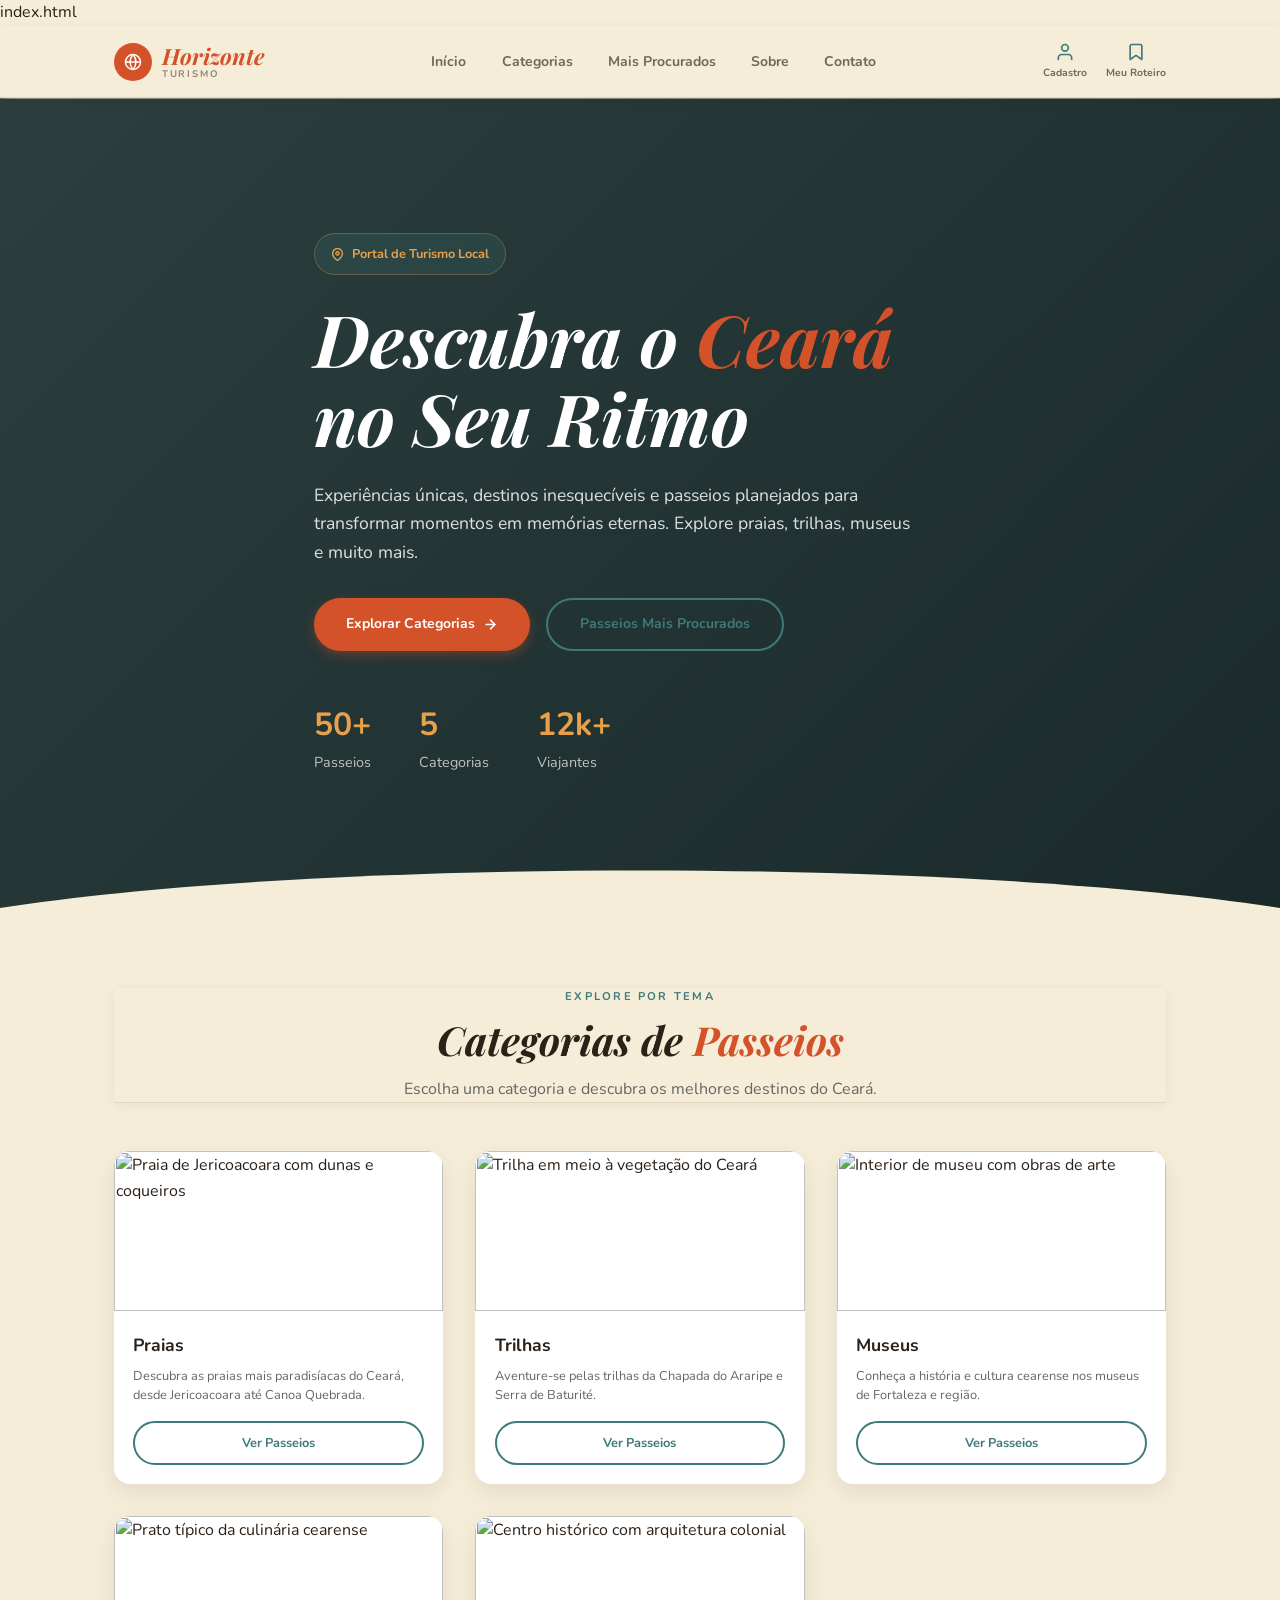
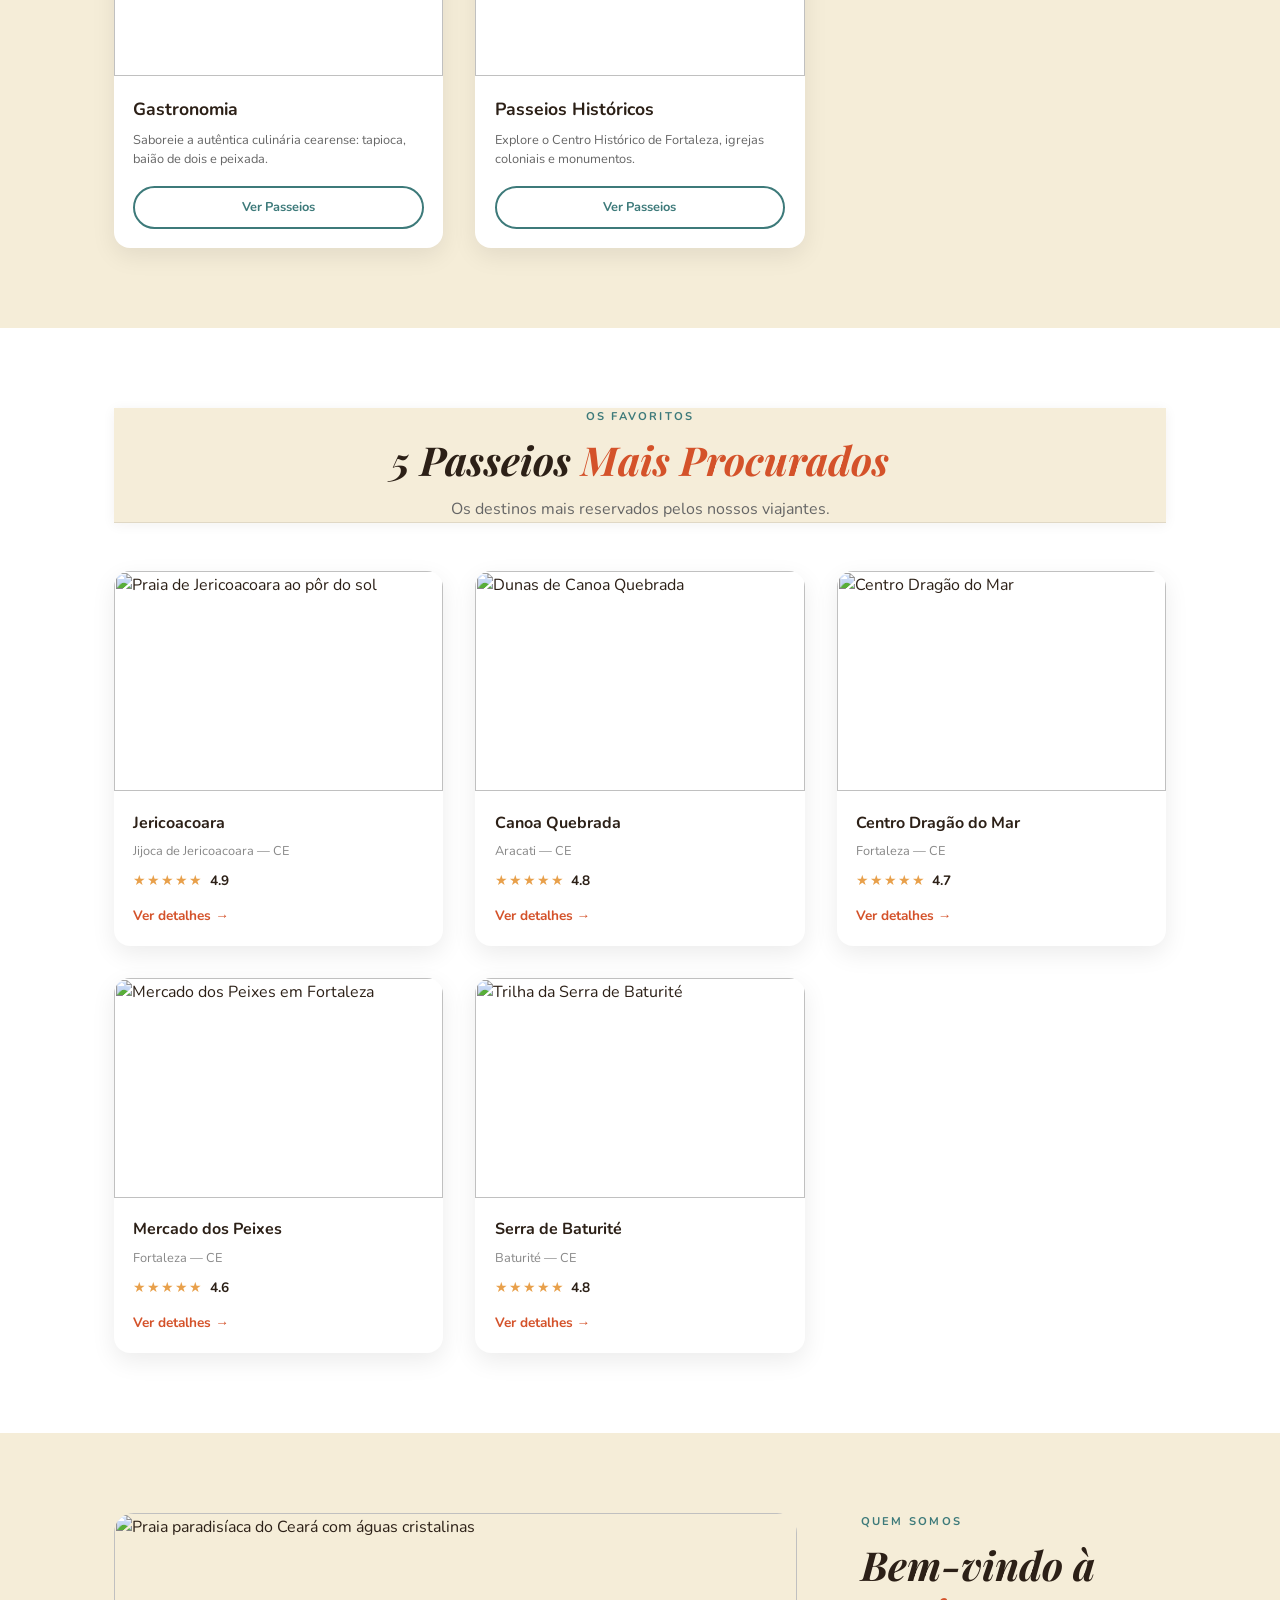
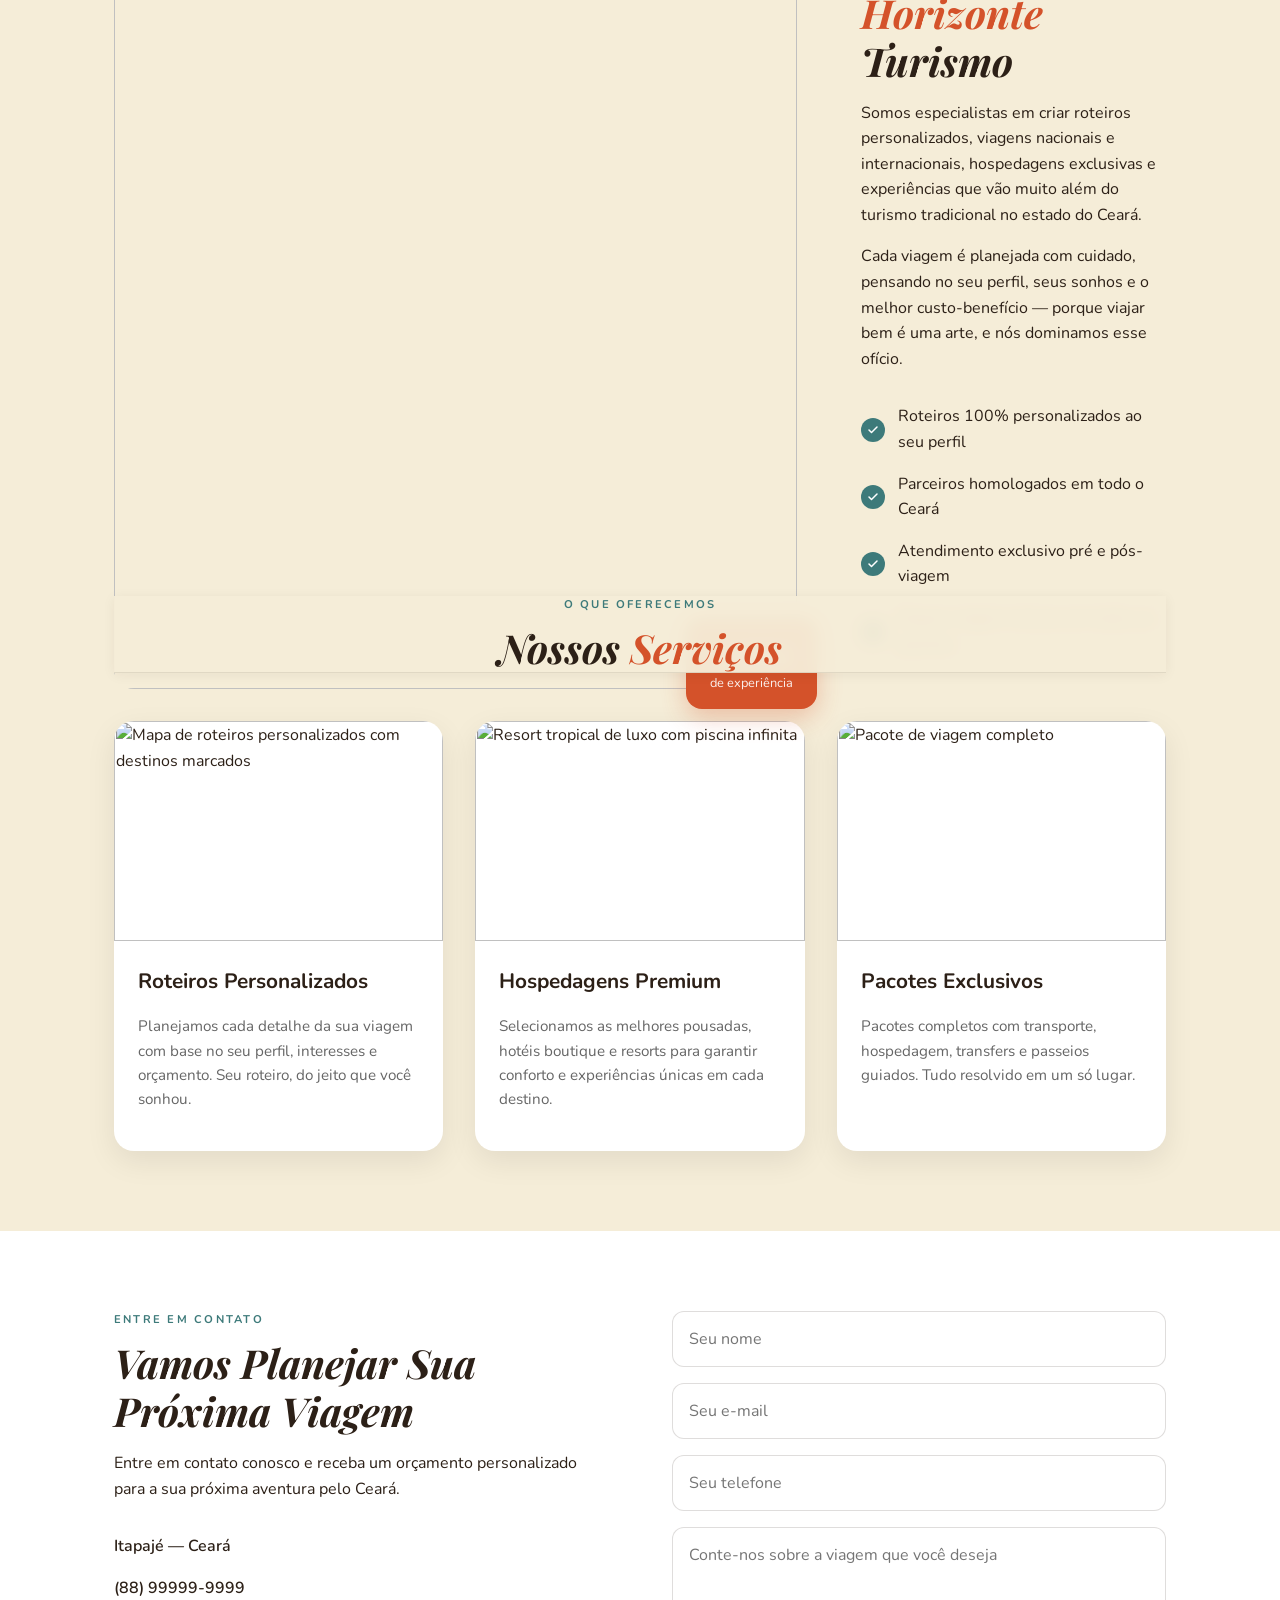
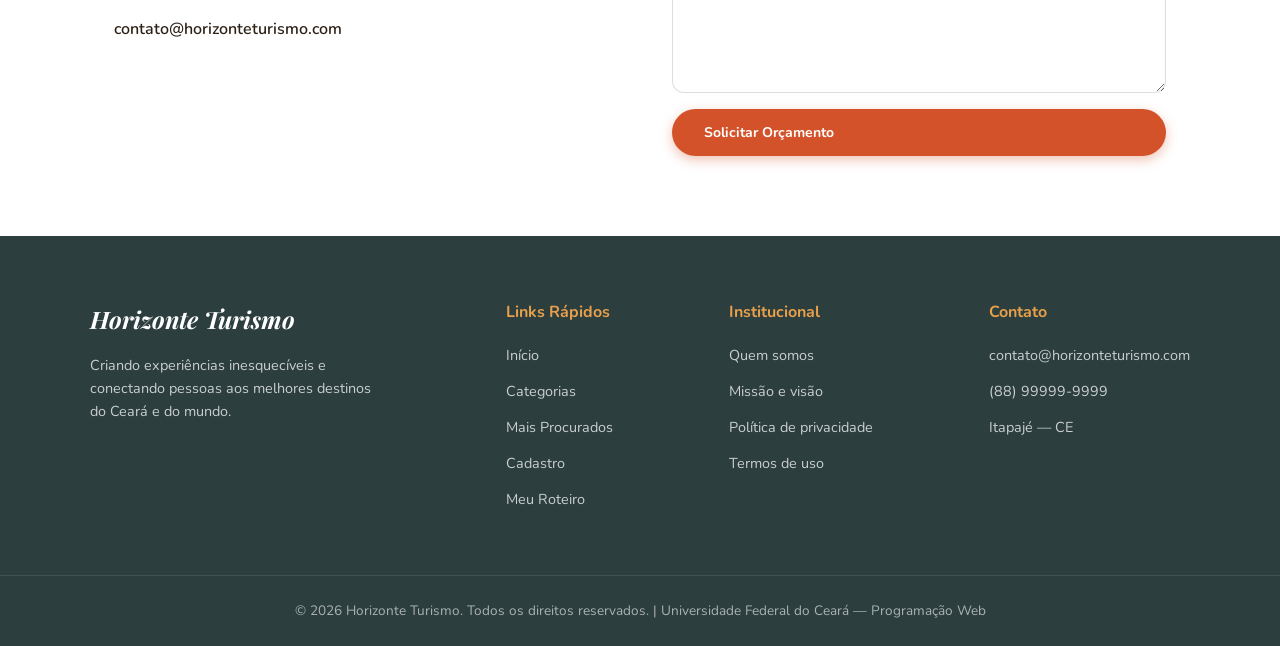
==== index.html @ f14829a5 "feat: estrutura inicial do portal de turismo" ====
index.html
<!DOCTYPE html>
<html lang="pt-BR">
<head>
  <meta charset="UTF-8">
  <meta name="viewport" content="width=device-width, initial-scale=1.0">
  <meta name="description" content="Horizonte Turismo — Portal de Turismo Local e Reserva de Passeios. Descubra praias, trilhas, museus, gastronomia e passeios históricos no Ceará.">
  <title>Horizonte Turismo — Portal de Turismo Local</title>
  <link rel="stylesheet" href="style.css">
<base target="_blank">
</head>
<body>

  <!-- ==================== HEADER ==================== -->
  <header>
    <nav aria-label="Navegação principal">
      <a href="index.html" class="logo" aria-label="Horizonte Turismo — página inicial">
        <div class="logo-icon" aria-hidden="true">
          <svg width="18" height="18" viewBox="0 0 24 24" fill="none" stroke="currentColor" stroke-width="2" stroke-linecap="round" stroke-linejoin="round">
            <circle cx="12" cy="12" r="10"/>
            <line x1="2" y1="12" x2="22" y2="12"/>
            <path d="M12 2a15.3 15.3 0 0 1 4 10 15.3 15.3 0 0 1-4 10 15.3 15.3 0 0 1-4-10 15.3 15.3 0 0 1 4-10z"/>
          </svg>
        </div>
        <span class="logo-text">
          Horizonte
          <span class="logo-sub">Turismo</span>
        </span>
      </a>

      <ul class="nav-links" role="list">
        <li><a href="index.html">Início</a></li>
        <li><a href="#categorias">Categorias</a></li>
        <li><a href="#mais-procurados">Mais Procurados</a></li>
        <li><a href="#sobre">Sobre</a></li>
        <li><a href="#contato">Contato</a></li>
      </ul>

      <div class="nav-actions">
        <a href="cadastro.html" class="nav-icon-link" aria-label="Cadastrar-se">
          <svg width="20" height="20" viewBox="0 0 24 24" fill="none" stroke="currentColor" stroke-width="2" stroke-linecap="round" stroke-linejoin="round">
            <path d="M20 21v-2a4 4 0 0 0-4-4H8a4 4 0 0 0-4 4v2"/>
            <circle cx="12" cy="7" r="4"/>
          </svg>
          <span class="nav-icon-text">Cadastro</span>
        </a>
        <a href="roteiro.html" class="nav-icon-link" aria-label="Meu Roteiro">
          <svg width="20" height="20" viewBox="0 0 24 24" fill="none" stroke="currentColor" stroke-width="2" stroke-linecap="round" stroke-linejoin="round">
            <path d="M19 21l-7-5-7 5V5a2 2 0 0 1 2-2h10a2 2 0 0 1 2 2z"/>
          </svg>
          <span class="nav-icon-text">Meu Roteiro</span>
        </a>
      </div>

      <button class="nav-toggle" id="nav-toggle" aria-label="Abrir menu" aria-expanded="false" aria-controls="mobile-nav">
        <span></span><span></span><span></span>
      </button>
    </nav>

    <div class="mobile-nav" id="mobile-nav" aria-hidden="true">
      <ul role="list">
        <li><a href="index.html" class="mobile-link">Início</a></li>
        <li><a href="#categorias" class="mobile-link">Categorias</a></li>
        <li><a href="#mais-procurados" class="mobile-link">Mais Procurados</a></li>
        <li><a href="#sobre" class="mobile-link">Sobre</a></li>
        <li><a href="#contato" class="mobile-link">Contato</a></li>
        <li><a href="cadastro.html" class="mobile-link">Cadastro</a></li>
        <li><a href="roteiro.html" class="mobile-link">Meu Roteiro</a></li>
      </ul>
    </div>
  </header>

  <main>

    <!-- ==================== HERO ==================== -->
    <section id="inicio" aria-labelledby="hero-title">
      <div class="hero-bg" aria-hidden="true"></div>

      <div class="hero-content container">
        <div class="hero-tag">
          <svg width="13" height="13" viewBox="0 0 24 24" fill="none" stroke="currentColor" stroke-width="2.5" stroke-linecap="round" stroke-linejoin="round" aria-hidden="true">
            <path d="M21 10c0 7-9 13-9 13s-9-6-9-13a9 9 0 0 1 18 0z"/>
            <circle cx="12" cy="10" r="3"/>
          </svg>
          Portal de Turismo Local
        </div>

        <h1 class="hero-title display" id="hero-title">
          Descubra o <span class="highlight">Ceará</span> no Seu Ritmo
        </h1>

        <p class="hero-desc">
          Experiências únicas, destinos inesquecíveis e passeios planejados
          para transformar momentos em memórias eternas. Explore praias, trilhas, museus e muito mais.
        </p>

        <div class="hero-ctas">
          <a href="#categorias" class="btn-primary">
            Explorar Categorias
            <svg width="15" height="15" viewBox="0 0 24 24" fill="none" stroke="currentColor" stroke-width="2.5" stroke-linecap="round" stroke-linejoin="round" aria-hidden="true"><line x1="5" y1="12" x2="19" y2="12"/><polyline points="12 5 19 12 12 19"/></svg>
          </a>
          <a href="#mais-procurados" class="btn-outline">Passeios Mais Procurados</a>
        </div>

        <div class="hero-stats" aria-label="Números da empresa">
          <div>
            <p class="stat-value">50+</p>
            <p class="stat-label">Passeios</p>
          </div>
          <div>
            <p class="stat-value">5</p>
            <p class="stat-label">Categorias</p>
          </div>
          <div>
            <p class="stat-value">12k+</p>
            <p class="stat-label">Viajantes</p>
          </div>
        </div>
      </div>

      <div class="hero-wave" aria-hidden="true">
        <svg viewBox="0 0 1440 50" preserveAspectRatio="none" xmlns="http://www.w3.org/2000/svg">
          <path d="M0 50 C360 0 1080 0 1440 50 L1440 50 L0 50Z" fill="#F5EDD8"/>
        </svg>
      </div>
    </section>


    <!-- ==================== CATEGORIAS ==================== -->
    <section id="categorias" aria-labelledby="categorias-title">
      <div class="container">
        <header class="section-header">
          <span class="section-tag">Explore por Tema</span>
          <h2 class="section-title" id="categorias-title">Categorias de <span class="highlight">Passeios</span></h2>
          <p class="section-desc">Escolha uma categoria e descubra os melhores destinos do Ceará.</p>
        </header>

        <div class="cards-grid categorias-grid">

          <article class="categoria-card">
            <div class="card-img-wrap">
              <img src="https://images.unsplash.com/photo-1507525428034-b723cf961d3e?w=400&h=280&fit=crop" alt="Praia de Jericoacoara com dunas e coqueiros" width="400" height="280">
            </div>
            <div class="card-body">
              <h3 class="card-title">Praias</h3>
              <p class="card-desc">Descubra as praias mais paradisíacas do Ceará, desde Jericoacoara até Canoa Quebrada.</p>
              <a href="categoria.html?id=1" class="card-btn">Ver Passeios</a>
            </div>
          </article>

          <article class="categoria-card">
            <div class="card-img-wrap">
              <img src="https://images.unsplash.com/photo-1551632811-561732d1e306?w=400&h=280&fit=crop" alt="Trilha em meio à vegetação do Ceará" width="400" height="280">
            </div>
            <div class="card-body">
              <h3 class="card-title">Trilhas</h3>
              <p class="card-desc">Aventure-se pelas trilhas da Chapada do Araripe e Serra de Baturité.</p>
              <a href="categoria.html?id=2" class="card-btn">Ver Passeios</a>
            </div>
          </article>

          <article class="categoria-card">
            <div class="card-img-wrap">
              <img src="https://images.unsplash.com/photo-1566127444979-b3d2b654e3d7?w=400&h=280&fit=crop" alt="Interior de museu com obras de arte" width="400" height="280">
            </div>
            <div class="card-body">
              <h3 class="card-title">Museus</h3>
              <p class="card-desc">Conheça a história e cultura cearense nos museus de Fortaleza e região.</p>
              <a href="categoria.html?id=3" class="card-btn">Ver Passeios</a>
            </div>
          </article>

          <article class="categoria-card">
            <div class="card-img-wrap">
              <img src="https://images.unsplash.com/photo-1504674900247-0877df9cc836?w=400&h=280&fit=crop" alt="Prato típico da culinária cearense" width="400" height="280">
            </div>
            <div class="card-body">
              <h3 class="card-title">Gastronomia</h3>
              <p class="card-desc">Saboreie a autêntica culinária cearense: tapioca, baião de dois e peixada.</p>
              <a href="categoria.html?id=4" class="card-btn">Ver Passeios</a>
            </div>
          </article>

          <article class="categoria-card">
            <div class="card-img-wrap">
              <img src="https://images.unsplash.com/photo-1558618666-fcd25c85f82e?w=400&h=280&fit=crop" alt="Centro histórico com arquitetura colonial" width="400" height="280">
            </div>
            <div class="card-body">
              <h3 class="card-title">Passeios Históricos</h3>
              <p class="card-desc">Explore o Centro Histórico de Fortaleza, igrejas coloniais e monumentos.</p>
              <a href="categoria.html?id=5" class="card-btn">Ver Passeios</a>
            </div>
          </article>

        </div>
      </div>
    </section>


    <!-- ==================== 5 MAIS PROCURADOS ==================== -->
    <section id="mais-procurados" aria-labelledby="mais-procurados-title">
      <div class="container">
        <header class="section-header">
          <span class="section-tag">Os Favoritos</span>
          <h2 class="section-title" id="mais-procurados-title">5 Passeios <span class="highlight">Mais Procurados</span></h2>
          <p class="section-desc">Os destinos mais reservados pelos nossos viajantes.</p>
        </header>

        <div class="cards-grid passeios-grid">

          <article class="passeio-card">
            <div class="card-img-wrap">
              <img src="https://images.unsplash.com/photo-1506953823976-52e1fdc0149a?w=300&h=400&fit=crop" alt="Praia de Jericoacoara ao pôr do sol" width="300" height="400">
            </div>
            <div class="card-body">
              <h3 class="card-title">Jericoacoara</h3>
              <p class="card-author">Jijoca de Jericoacoara — CE</p>
              <div class="card-rating" aria-label="Avaliação 4.9 de 5 estrelas">
                <span class="stars" aria-hidden="true">★★★★★</span>
                <span class="rating-value">4.9</span>
              </div>
              <a href="detalhes.html?id=1" class="card-link">Ver detalhes →</a>
            </div>
          </article>

          <article class="passeio-card">
            <div class="card-img-wrap">
              <img src="https://images.unsplash.com/photo-1520942702018-0865209d747d?w=300&h=400&fit=crop" alt="Dunas de Canoa Quebrada" width="300" height="400">
            </div>
            <div class="card-body">
              <h3 class="card-title">Canoa Quebrada</h3>
              <p class="card-author">Aracati — CE</p>
              <div class="card-rating" aria-label="Avaliação 4.8 de 5 estrelas">
                <span class="stars" aria-hidden="true">★★★★★</span>
                <span class="rating-value">4.8</span>
              </div>
              <a href="detalhes.html?id=2" class="card-link">Ver detalhes →</a>
            </div>
          </article>

          <article class="passeio-card">
            <div class="card-img-wrap">
              <img src="https://images.unsplash.com/photo-1558618666-fcd25c85f82e?w=300&h=400&fit=crop" alt="Centro Dragão do Mar" width="300" height="400">
            </div>
            <div class="card-body">
              <h3 class="card-title">Centro Dragão do Mar</h3>
              <p class="card-author">Fortaleza — CE</p>
              <div class="card-rating" aria-label="Avaliação 4.7 de 5 estrelas">
                <span class="stars" aria-hidden="true">★★★★★</span>
                <span class="rating-value">4.7</span>
              </div>
              <a href="detalhes.html?id=3" class="card-link">Ver detalhes →</a>
            </div>
          </article>

          <article class="passeio-card">
            <div class="card-img-wrap">
              <img src="https://images.unsplash.com/photo-1504674900247-0877df9cc836?w=300&h=400&fit=crop" alt="Mercado dos Peixes em Fortaleza" width="300" height="400">
            </div>
            <div class="card-body">
              <h3 class="card-title">Mercado dos Peixes</h3>
              <p class="card-author">Fortaleza — CE</p>
              <div class="card-rating" aria-label="Avaliação 4.6 de 5 estrelas">
                <span class="stars" aria-hidden="true">★★★★★</span>
                <span class="rating-value">4.6</span>
              </div>
              <a href="detalhes.html?id=4" class="card-link">Ver detalhes →</a>
            </div>
          </article>

          <article class="passeio-card">
            <div class="card-img-wrap">
              <img src="https://images.unsplash.com/photo-1551632811-561732d1e306?w=300&h=400&fit=crop" alt="Trilha da Serra de Baturité" width="300" height="400">
            </div>
            <div class="card-body">
              <h3 class="card-title">Serra de Baturité</h3>
              <p class="card-author">Baturité — CE</p>
              <div class="card-rating" aria-label="Avaliação 4.8 de 5 estrelas">
                <span class="stars" aria-hidden="true">★★★★★</span>
                <span class="rating-value">4.8</span>
              </div>
              <a href="detalhes.html?id=5" class="card-link">Ver detalhes →</a>
            </div>
          </article>

        </div>
      </div>
    </section>


    <!-- ==================== SOBRE ==================== -->
    <section id="sobre" aria-labelledby="sobre-title">
      <div class="container">
        <div class="sobre-grid">
          <div class="sobre-img-wrap">
            <div class="sobre-img-frame" aria-hidden="true"></div>
            <img src="https://images.unsplash.com/photo-1523906834658-6e24ef2386f9?w=600&h=460&fit=crop" alt="Praia paradisíaca do Ceará com águas cristalinas" width="600" height="460">
            <div class="sobre-badge" aria-label="15 anos de experiência">
              <p class="sobre-badge-num display">15 anos</p>
              <p class="sobre-badge-sub">de experiência</p>
            </div>
          </div>

          <div class="sobre-text">
            <span class="section-tag">Quem somos</span>
            <h2 class="section-title" id="sobre-title">
              Bem-vindo à <span class="highlight" style="color:#D4522A;">Horizonte</span> Turismo
            </h2>
            <p>Somos especialistas em criar roteiros personalizados, viagens nacionais e internacionais, hospedagens exclusivas e experiências que vão muito além do turismo tradicional no estado do Ceará.</p>
            <p>Cada viagem é planejada com cuidado, pensando no seu perfil, seus sonhos e o melhor custo-benefício — porque viajar bem é uma arte, e nós dominamos esse ofício.</p>

            <ul class="sobre-list" role="list" aria-label="Nossos diferenciais">
              <li class="sobre-item">
                <span class="check-icon" aria-hidden="true">
                  <svg width="12" height="12" viewBox="0 0 24 24" fill="none" stroke="currentColor" stroke-width="3" stroke-linecap="round" stroke-linejoin="round"><polyline points="20 6 9 17 4 12"/></svg>
                </span>
                Roteiros 100% personalizados ao seu perfil
              </li>
              <li class="sobre-item">
                <span class="check-icon" aria-hidden="true">
                  <svg width="12" height="12" viewBox="0 0 24 24" fill="none" stroke="currentColor" stroke-width="3" stroke-linecap="round" stroke-linejoin="round"><polyline points="20 6 9 17 4 12"/></svg>
                </span>
                Parceiros homologados em todo o Ceará
              </li>
              <li class="sobre-item">
                <span class="check-icon" aria-hidden="true">
                  <svg width="12" height="12" viewBox="0 0 24 24" fill="none" stroke="currentColor" stroke-width="3" stroke-linecap="round" stroke-linejoin="round"><polyline points="20 6 9 17 4 12"/></svg>
                </span>
                Atendimento exclusivo pré e pós-viagem
              </li>
              <li class="sobre-item">
                <span class="check-icon" aria-hidden="true">
                  <svg width="12" height="12" viewBox="0 0 24 24" fill="none" stroke="currentColor" stroke-width="3" stroke-linecap="round" stroke-linejoin="round"><polyline points="20 6 9 17 4 12"/></svg>
                </span>
                Seguro viagem incluso em todos os pacotes
              </li>
            </ul>
          </div>
        </div>
      </div>
    </section>


    <!-- ==================== SERVIÇOS ==================== -->
    <section id="servicos" aria-labelledby="servicos-title">
      <div class="container">
        <header class="section-header">
          <span class="section-tag">O que oferecemos</span>
          <h2 class="section-title" id="servicos-title">Nossos <span class="highlight">Serviços</span></h2>
        </header>

        <div class="cards-grid">
          <article class="service-card">
            <div class="card-img-wrap">
              <img src="https://images.unsplash.com/photo-1469854523086-cc02fe5d8800?w=400&h=220&fit=crop" alt="Mapa de roteiros personalizados com destinos marcados" width="400" height="220">
            </div>
            <div class="card-body">
              <h3 class="card-title">Roteiros Personalizados</h3>
              <p class="card-desc">Planejamos cada detalhe da sua viagem com base no seu perfil, interesses e orçamento. Seu roteiro, do jeito que você sonhou.</p>
            </div>
          </article>

          <article class="service-card">
            <div class="card-img-wrap">
              <img src="https://images.unsplash.com/photo-1566073771259-6a8506099945?w=400&h=220&fit=crop" alt="Resort tropical de luxo com piscina infinita" width="400" height="220">
            </div>
            <div class="card-body">
              <h3 class="card-title">Hospedagens Premium</h3>
              <p class="card-desc">Selecionamos as melhores pousadas, hotéis boutique e resorts para garantir conforto e experiências únicas em cada destino.</p>
            </div>
          </article>

          <article class="service-card">
            <div class="card-img-wrap">
              <img src="https://images.unsplash.com/photo-1436491865332-7a61a109cc05?w=400&h=220&fit=crop" alt="Pacote de viagem completo" width="400" height="220">
            </div>
            <div class="card-body">
              <h3 class="card-title">Pacotes Exclusivos</h3>
              <p class="card-desc">Pacotes completos com transporte, hospedagem, transfers e passeios guiados. Tudo resolvido em um só lugar.</p>
            </div>
          </article>
        </div>
      </div>
    </section>


    <!-- ==================== CONTATO ==================== -->
    <section id="contato" aria-labelledby="contato-title">
      <div class="container">
        <div class="contato-grid">
          <div class="contato-info">
            <span class="section-tag">Entre em Contato</span>
            <h2 class="section-title" id="contato-title">
              Vamos Planejar Sua Próxima Viagem
            </h2>
            <p>
              Entre em contato conosco e receba um orçamento personalizado
              para a sua próxima aventura pelo Ceará.
            </p>
            <ul class="contato-list">
              <li>Itapajé — Ceará</li>
              <li>(88) 99999-9999</li>
              <li>contato@horizonteturismo.com</li>
            </ul>
          </div>

          <form class="contact-form" action="#" method="GET">
            <input type="text" name="nome" placeholder="Seu nome" required>
            <input type="email" name="email" placeholder="Seu e-mail" required>
            <input type="tel" name="telefone" placeholder="Seu telefone">
            <textarea name="mensagem" rows="6" placeholder="Conte-nos sobre a viagem que você deseja"></textarea>
            <button type="submit" class="btn-primary">Solicitar Orçamento</button>
          </form>
        </div>
      </div>
    </section>

  </main>


  <!-- ==================== FOOTER ==================== -->
  <footer>
    <div class="container footer-content">
      <div>
        <h3 class="footer-logo display">Horizonte Turismo</h3>
        <p class="footer-desc">
          Criando experiências inesquecíveis e conectando pessoas aos
          melhores destinos do Ceará e do mundo.
        </p>
      </div>
      <div>
        <h4>Links Rápidos</h4>
        <ul class="footer-links">
          <li><a href="index.html">Início</a></li>
          <li><a href="#categorias">Categorias</a></li>
          <li><a href="#mais-procurados">Mais Procurados</a></li>
          <li><a href="cadastro.html">Cadastro</a></li>
          <li><a href="roteiro.html">Meu Roteiro</a></li>
        </ul>
      </div>
      <div>
        <h4>Institucional</h4>
        <ul class="footer-links">
          <li><a href="#sobre">Quem somos</a></li>
          <li><a href="#">Missão e visão</a></li>
          <li><a href="#">Política de privacidade</a></li>
          <li><a href="#">Termos de uso</a></li>
        </ul>
      </div>
      <div>
        <h4>Contato</h4>
        <ul class="footer-links">
          <li>contato@horizonteturismo.com</li>
          <li>(88) 99999-9999</li>
          <li>Itapajé — CE</li>
        </ul>
      </div>
    </div>
    <div class="footer-bottom">
      © 2026 Horizonte Turismo. Todos os direitos reservados. | Universidade Federal do Ceará — Programação Web
    </div>
  </footer>

  <script src="script.js"></script>
</body>
</html>
---- style.css ----
/* =====================================================
   HORIZONTE TURISMO — Folha de Estilos Principal
   Tema 4: Portal de Turismo Local e Reserva de Passeios
   Disciplina: Programação Web — UFC Itapajé

   Paleta de cores:
     Creme Quente    #F5EDD8  (background principal)
     Terracota       #D4522A  (cor primária)
     Verde-Teal      #3D7A7A  (cor secundária)
     Âmbar Dourado   #E8A04B  (acento)
     Carvão Teal     #2C3E3E  (seções escuras / footer)
===================================================== */

@import url('https://fonts.googleapis.com/css2?family=Playfair+Display:ital,wght@0,700;1,700&family=Nunito:wght@400;600;700&display=swap');

/* ── Reset & Base ──────────────────────────────── */
*, *::before, *::after { box-sizing: border-box; margin: 0; padding: 0; }

html { scroll-behavior: smooth; background-color: #F5EDD8; }

body {
  font-family: 'Nunito', sans-serif;
  background-color: #F5EDD8;
  color: #2C2017;
  line-height: 1.6;
}

a { text-decoration: none; color: inherit; }
ul, ol { list-style: none; }
img { display: block; max-width: 100%; height: auto; }

/* ── Tipografia ────────────────────────────────── */
.display {
  font-family: 'Playfair Display', serif;
  font-style: italic;
  font-weight: 700;
}

/* ── Utilitários ───────────────────────────────── */
.container {
  max-width: 1100px;
  margin: 0 auto;
  padding: 0 1.5rem;
}

.btn-primary {
  display: inline-flex;
  align-items: center;
  gap: 0.5rem;
  padding: 0.85rem 2rem;
  border-radius: 999px;
  background-color: #D4522A;
  color: #fff;
  font-family: 'Nunito', sans-serif;
  font-weight: 700;
  font-size: 0.875rem;
  border: none;
  cursor: pointer;
  transition: background-color 0.2s, transform 0.2s, box-shadow 0.2s;
  box-shadow: 0 4px 12px rgba(212, 82, 42, 0.35);
}
.btn-primary:hover { background-color: #bf4722; transform: translateY(-2px); box-shadow: 0 6px 18px rgba(212, 82, 42, 0.45); }

.btn-outline {
  display: inline-flex;
  align-items: center;
  gap: 0.5rem;
  padding: 0.85rem 2rem;
  border-radius: 999px;
  background-color: transparent;
  color: #3D7A7A;
  font-family: 'Nunito', sans-serif;
  font-weight: 700;
  font-size: 0.875rem;
  border: 2px solid #3D7A7A;
  cursor: pointer;
  transition: background-color 0.2s, color 0.2s;
}
.btn-outline:hover { background-color: #3D7A7A; color: #fff; }

.section-tag {
  display: block;
  font-size: 0.7rem;
  font-weight: 700;
  letter-spacing: 0.2em;
  text-transform: uppercase;
  color: #3D7A7A;
  margin-bottom: 0.6rem;
}

.section-title {
  font-family: 'Playfair Display', serif;
  font-style: italic;
  font-weight: 700;
  color: #2C2017;
  line-height: 1.2;
  font-size: clamp(1.8rem, 4vw, 2.5rem);
}

.section-desc {
  color: #666;
  margin-top: 0.8rem;
  max-width: 600px;
  margin-left: auto;
  margin-right: auto;
}

.section-header {
  text-align: center;
  margin-bottom: 3rem;
}

.highlight { color: #D4522A; }

/* ── HEADER / NAV ─────────────────────────────── */
header {
  position: sticky;
  top: 0;
  z-index: 100;
  background-color: rgba(245, 237, 216, 0.96);
  backdrop-filter: blur(8px);
  border-bottom: 1px solid rgba(44, 32, 23, 0.1);
  box-shadow: 0 2px 12px rgba(44, 32, 23, 0.06);
}

nav {
  display: flex;
  align-items: center;
  justify-content: space-between;
  padding: 1rem 1.5rem;
  max-width: 1100px;
  margin: 0 auto;
}

/* Logo */
.logo {
  display: flex;
  align-items: center;
  gap: 0.6rem;
}
.logo-icon {
  width: 38px;
  height: 38px;
  border-radius: 50%;
  background-color: #D4522A;
  display: flex;
  align-items: center;
  justify-content: center;
  flex-shrink: 0;
}
.logo-icon svg { color: #fff; }
.logo-text {
  font-family: 'Playfair Display', serif;
  font-style: italic;
  font-size: 1.4rem;
  font-weight: 700;
  color: #D4522A;
  line-height: 1;
}
.logo-sub {
  display: block;
  font-family: 'Nunito', sans-serif;
  font-size: 0.6rem;
  font-weight: 700;
  font-style: normal;
  letter-spacing: 0.2em;
  text-transform: uppercase;
  color: rgba(44, 32, 23, 0.5);
  margin-top: 2px;
}

/* Nav links */
.nav-links {
  display: flex;
  align-items: center;
  gap: 2.2rem;
}
.nav-links a {
  font-size: 0.875rem;
  font-weight: 700;
  color: rgba(44, 32, 23, 0.65);
  position: relative;
  transition: color 0.2s;
}
.nav-links a::after {
  content: '';
  position: absolute;
  bottom: -2px;
  left: 0;
  height: 2px;
  width: 0;
  background-color: #D4522A;
  transition: width 0.25s;
}
.nav-links a:hover { color: #D4522A; }
.nav-links a:hover::after { width: 100%; }

/* Nav Actions (Cadastro + Roteiro) */
.nav-actions {
  display: flex;
  align-items: center;
  gap: 1.2rem;
}
.nav-icon-link {
  display: flex;
  flex-direction: column;
  align-items: center;
  gap: 0.2rem;
  color: rgba(44, 32, 23, 0.65);
  transition: color 0.2s;
  font-size: 0.7rem;
  font-weight: 700;
}
.nav-icon-link:hover { color: #D4522A; }
.nav-icon-link svg { color: #3D7A7A; }
.nav-icon-text { font-size: 0.65rem; }

/* Mobile toggle */
.nav-toggle {
  display: none;
  flex-direction: column;
  gap: 5px;
  cursor: pointer;
  background: none;
  border: none;
  padding: 6px;
}
.nav-toggle span {
  display: block;
  width: 24px;
  height: 2px;
  background-color: #2C2017;
  border-radius: 2px;
  transition: transform 0.3s, opacity 0.3s;
}

/* Mobile nav */
.mobile-nav {
  display: none;
  background-color: #F5EDD8;
  border-top: 1px solid rgba(44, 32, 23, 0.1);
  padding: 1.2rem 1.5rem 1.5rem;
}
.mobile-nav ul { display: flex; flex-direction: column; gap: 1rem; }
.mobile-nav a {
  font-size: 1rem;
  font-weight: 700;
  color: rgba(44, 32, 23, 0.8);
  display: block;
  padding: 0.5rem 0;
}
.mobile-nav a:hover { color: #D4522A; }

/* ── HERO ──────────────────────────────────────── */
#inicio {
  position: relative;
  min-height: 90vh;
  display: flex;
  align-items: center;
  padding: 6rem 0;
  background: linear-gradient(135deg, #2C3E3E 0%, #1a2a2a 100%);
  overflow: hidden;
}

.hero-bg {
  position: absolute;
  top: 0;
  left: 0;
  right: 0;
  bottom: 0;
  background-image: url('https://images.unsplash.com/photo-1507525428034-b723cf961d3e?w=1440&h=900&fit=crop');
  background-size: cover;
  background-position: center;
  opacity: 0.25;
}

.hero-content {
  max-width: 700px;
  position: relative;
  z-index: 2;
  color: #fff;
}

.hero-tag {
  display: inline-flex;
  align-items: center;
  gap: .5rem;
  background: rgba(61,122,122,.2);
  color: #E8A04B;
  padding: .6rem 1rem;
  border-radius: 999px;
  font-size: .8rem;
  font-weight: 700;
  margin-bottom: 1.5rem;
  border: 1px solid rgba(232, 160, 75, 0.3);
}

.hero-title {
  font-size: clamp(2.5rem, 6vw, 4.5rem);
  line-height: 1.1;
  margin-bottom: 1.5rem;
  color: #fff;
}

.hero-desc {
  max-width: 600px;
  font-size: 1.1rem;
  margin-bottom: 2rem;
  color: rgba(255,255,255,0.85);
}

.hero-ctas {
  display: flex;
  gap: 1rem;
  flex-wrap: wrap;
  margin-bottom: 3rem;
}

.hero-stats {
  display: flex;
  gap: 3rem;
  flex-wrap: wrap;
}

.stat-value {
  font-size: 2rem;
  font-weight: 700;
  color: #E8A04B;
}

.stat-label {
  font-size: .9rem;
  color: rgba(255,255,255,0.7);
}

.hero-wave {
  position: absolute;
  bottom: 0;
  left: 0;
  right: 0;
  height: 50px;
}
.hero-wave svg { display: block; width: 100%; height: 100%; }

/* ── CATEGORIAS ────────────────────────────────── */
#categorias {
  padding: 5rem 0;
  background-color: #F5EDD8;
}

.categorias-grid {
  display: grid;
  grid-template-columns: repeat(5, 1fr);
  gap: 1.2rem;
}

.categoria-card {
  background: white;
  border-radius: 16px;
  overflow: hidden;
  box-shadow: 0 8px 25px rgba(0,0,0,.08);
  transition: transform 0.3s, box-shadow 0.3s;
  display: flex;
  flex-direction: column;
}

.categoria-card:hover {
  transform: translateY(-6px);
  box-shadow: 0 12px 35px rgba(0,0,0,.12);
}

.categoria-card .card-img-wrap {
  height: 160px;
  overflow: hidden;
}

.categoria-card .card-img-wrap img {
  width: 100%;
  height: 100%;
  object-fit: cover;
  transition: transform 0.3s;
}

.categoria-card:hover .card-img-wrap img {
  transform: scale(1.05);
}

.categoria-card .card-body {
  padding: 1.2rem;
  flex: 1;
  display: flex;
  flex-direction: column;
}

.categoria-card .card-title {
  font-size: 1.1rem;
  font-weight: 700;
  color: #2C2017;
  margin-bottom: 0.5rem;
}

.categoria-card .card-desc {
  font-size: 0.8rem;
  color: #666;
  margin-bottom: 1rem;
  line-height: 1.5;
  flex: 1;
}

.card-btn {
  display: block;
  text-align: center;
  padding: 0.6rem 1rem;
  border-radius: 999px;
  border: 2px solid #3D7A7A;
  color: #3D7A7A;
  font-weight: 700;
  font-size: 0.8rem;
  transition: all 0.2s;
}

.card-btn:hover {
  background-color: #3D7A7A;
  color: #fff;
}

/* ── 5 MAIS PROCURADOS ─────────────────────────── */
#mais-procurados {
  padding: 5rem 0;
  background-color: #fff;
}

.passeios-grid {
  display: grid;
  grid-template-columns: repeat(5, 1fr);
  gap: 1.5rem;
}

.passeio-card {
  background: white;
  border-radius: 16px;
  overflow: hidden;
  box-shadow: 0 8px 25px rgba(0,0,0,.08);
  transition: transform 0.3s, box-shadow 0.3s;
}

.passeio-card:hover {
  transform: translateY(-6px);
  box-shadow: 0 12px 35px rgba(0,0,0,.12);
}

.passeio-card .card-img-wrap {
  height: 220px;
  overflow: hidden;
}

.passeio-card .card-img-wrap img {
  width: 100%;
  height: 100%;
  object-fit: cover;
  transition: transform 0.3s;
}

.passeio-card:hover .card-img-wrap img {
  transform: scale(1.05);
}

.passeio-card .card-body {
  padding: 1.2rem;
}

.passeio-card .card-title {
  font-size: 1rem;
  font-weight: 700;
  color: #2C2017;
  margin-bottom: 0.3rem;
}

.passeio-card .card-author {
  font-size: 0.8rem;
  color: #888;
  margin-bottom: 0.5rem;
}

.card-rating {
  display: flex;
  align-items: center;
  gap: 0.4rem;
  margin-bottom: 0.8rem;
}

.card-rating .stars {
  color: #E8A04B;
  font-size: 0.9rem;
  letter-spacing: 1px;
}

.card-rating .rating-value {
  font-size: 0.85rem;
  font-weight: 700;
  color: #2C2017;
}

.passeio-card .card-link {
  color: #D4522A;
  font-weight: 700;
  font-size: 0.85rem;
  display: inline-flex;
  align-items: center;
  gap: 0.3rem;
  transition: gap 0.2s;
}

.passeio-card .card-link:hover {
  gap: 0.6rem;
}

/* ── SOBRE ─────────────────────────────────────── */
#sobre { padding: 5rem 0; background-color: #F5EDD8; }

.sobre-grid {
  display: grid;
  grid-template-columns: 1fr 1fr;
  gap: 4rem;
  align-items: center;
}

.sobre-img-wrap { position: relative; }

.sobre-img-wrap img {
  width: 100%;
  border-radius: 20px;
}

.sobre-badge {
  position: absolute;
  bottom: -20px;
  right: -20px;
  background: #D4522A;
  color: white;
  padding: 1rem 1.5rem;
  border-radius: 16px;
  text-align: center;
  box-shadow: 0 8px 25px rgba(212, 82, 42, 0.3);
}

.sobre-badge-num { font-size: 1.5rem; }
.sobre-badge-sub { font-size: 0.8rem; opacity: 0.9; }

.sobre-text p { margin: 1rem 0; }

.sobre-list { margin: 2rem 0; }

.sobre-item {
  display: flex;
  align-items: center;
  gap: .8rem;
  margin-bottom: 1rem;
}

.check-icon {
  width: 24px;
  height: 24px;
  background: #3D7A7A;
  color: white;
  border-radius: 50%;
  display: flex;
  align-items: center;
  justify-content: center;
  flex-shrink: 0;
}

/* ── SERVIÇOS ──────────────────────────────────── */
#servicos { padding: 5rem 0; background-color: #F5EDD8; }

.cards-grid {
  display: grid;
  grid-template-columns: repeat(3, 1fr);
  gap: 2rem;
}

.service-card {
  background: white;
  border-radius: 20px;
  overflow: hidden;
  box-shadow: 0 10px 30px rgba(0,0,0,.08);
  transition: transform 0.3s, box-shadow 0.3s;
}

.service-card:hover {
  transform: translateY(-8px);
  box-shadow: 0 14px 40px rgba(0,0,0,.12);
}

.service-card .card-img-wrap {
  height: 220px;
  overflow: hidden;
}

.service-card .card-img-wrap img {
  width: 100%;
  height: 100%;
  object-fit: cover;
  transition: transform 0.3s;
}

.service-card:hover .card-img-wrap img {
  transform: scale(1.05);
}

.service-card .card-body { padding: 1.5rem; }

.service-card .card-title {
  margin-bottom: 1rem;
  font-size: 1.3rem;
  color: #2C2017;
}

.service-card .card-desc {
  margin-bottom: 1rem;
  color: #666;
  font-size: 0.95rem;
}

.service-card .card-link {
  color: #D4522A;
  font-weight: 700;
  display: inline-flex;
  align-items: center;
  gap: 0.3rem;
}

/* ── CONTATO ───────────────────────────────────── */
#contato { padding: 5rem 0; background-color: #fff; }

.contato-grid {
  display: grid;
  grid-template-columns: 1fr 1fr;
  gap: 4rem;
  align-items: start;
}

.contato-info p { margin: 1rem 0 2rem; }

.contato-list li {
  margin-bottom: 1rem;
  font-weight: 600;
  color: #2C2017;
}

.contact-form {
  display: flex;
  flex-direction: column;
  gap: 1rem;
}

.contact-form input,
.contact-form textarea {
  width: 100%;
  padding: 1rem;
  border: 1px solid rgba(44,32,23,.15);
  border-radius: 12px;
  background: #fff;
  font-family: inherit;
  font-size: 1rem;
  transition: border-color 0.2s;
}

.contact-form textarea { resize: vertical; min-height: 120px; }

.contact-form input:focus,
.contact-form textarea:focus {
  outline: none;
  border-color: #D4522A;
}

/* ── FOOTER ────────────────────────────────────── */
footer {
  background: #2C3E3E;
  color: white;
  margin-top: 0;
}

.footer-content {
  padding: 4rem 0;
  display: flex;
  justify-content: space-between;
  gap: 3rem;
}

.footer-logo {
  margin-bottom: 1rem;
  font-size: 1.5rem;
}

.footer-desc {
  max-width: 300px;
  color: rgba(255,255,255,.75);
  font-size: 0.9rem;
}

.footer-content h4 {
  font-size: 1rem;
  margin-bottom: 1.2rem;
  color: #E8A04B;
}

.footer-links {
  display: flex;
  flex-direction: column;
  gap: .8rem;
}

.footer-links a,
.footer-links li {
  color: rgba(255,255,255,.75);
  font-size: 0.9rem;
  transition: color 0.2s;
}

.footer-links a:hover { color: #E8A04B; }

.footer-bottom {
  text-align: center;
  padding: 1.5rem;
  border-top: 1px solid rgba(255,255,255,.1);
  font-size: .85rem;
  color: rgba(255,255,255,.6);
}

/* ═══════════════════════════════════════════════════
   RESPONSIVIDADE
   ═══════════════════════════════════════════════════ */

@media (max-width: 1024px) {
  .categorias-grid {
    grid-template-columns: repeat(3, 1fr);
  }

  .passeios-grid {
    grid-template-columns: repeat(3, 1fr);
  }
}

@media (max-width: 768px) {
  .nav-links,
  .nav-actions {
    display: none;
  }

  .nav-toggle {
    display: flex;
  }

  .mobile-nav {
    display: block;
  }

  .hero-title {
    font-size: 2.8rem;
  }

  .hero-stats {
    flex-direction: column;
    gap: 1rem;
  }

  .hero-ctas {
    flex-direction: column;
    align-items: flex-start;
  }

  .categorias-grid {
    grid-template-columns: repeat(2, 1fr);
  }

  .passeios-grid {
    grid-template-columns: repeat(2, 1fr);
  }

  .cards-grid,
  .sobre-grid,
  .contato-grid,
  .testimonials-grid {
    grid-template-columns: 1fr;
  }

  .sobre-badge {
    right: 10px;
    bottom: -10px;
    padding: 0.8rem 1rem;
  }

  .footer-content {
    flex-direction: column;
    gap: 2rem;
  }
}

@media (max-width: 480px) {
  .categorias-grid,
  .passeios-grid {
    grid-template-columns: 1fr;
  }

  .hero-title {
    font-size: 2.2rem;
  }

  .section-title {
    font-size: 1.6rem;
  }

  .container {
    padding: 0 1rem;
  }
}
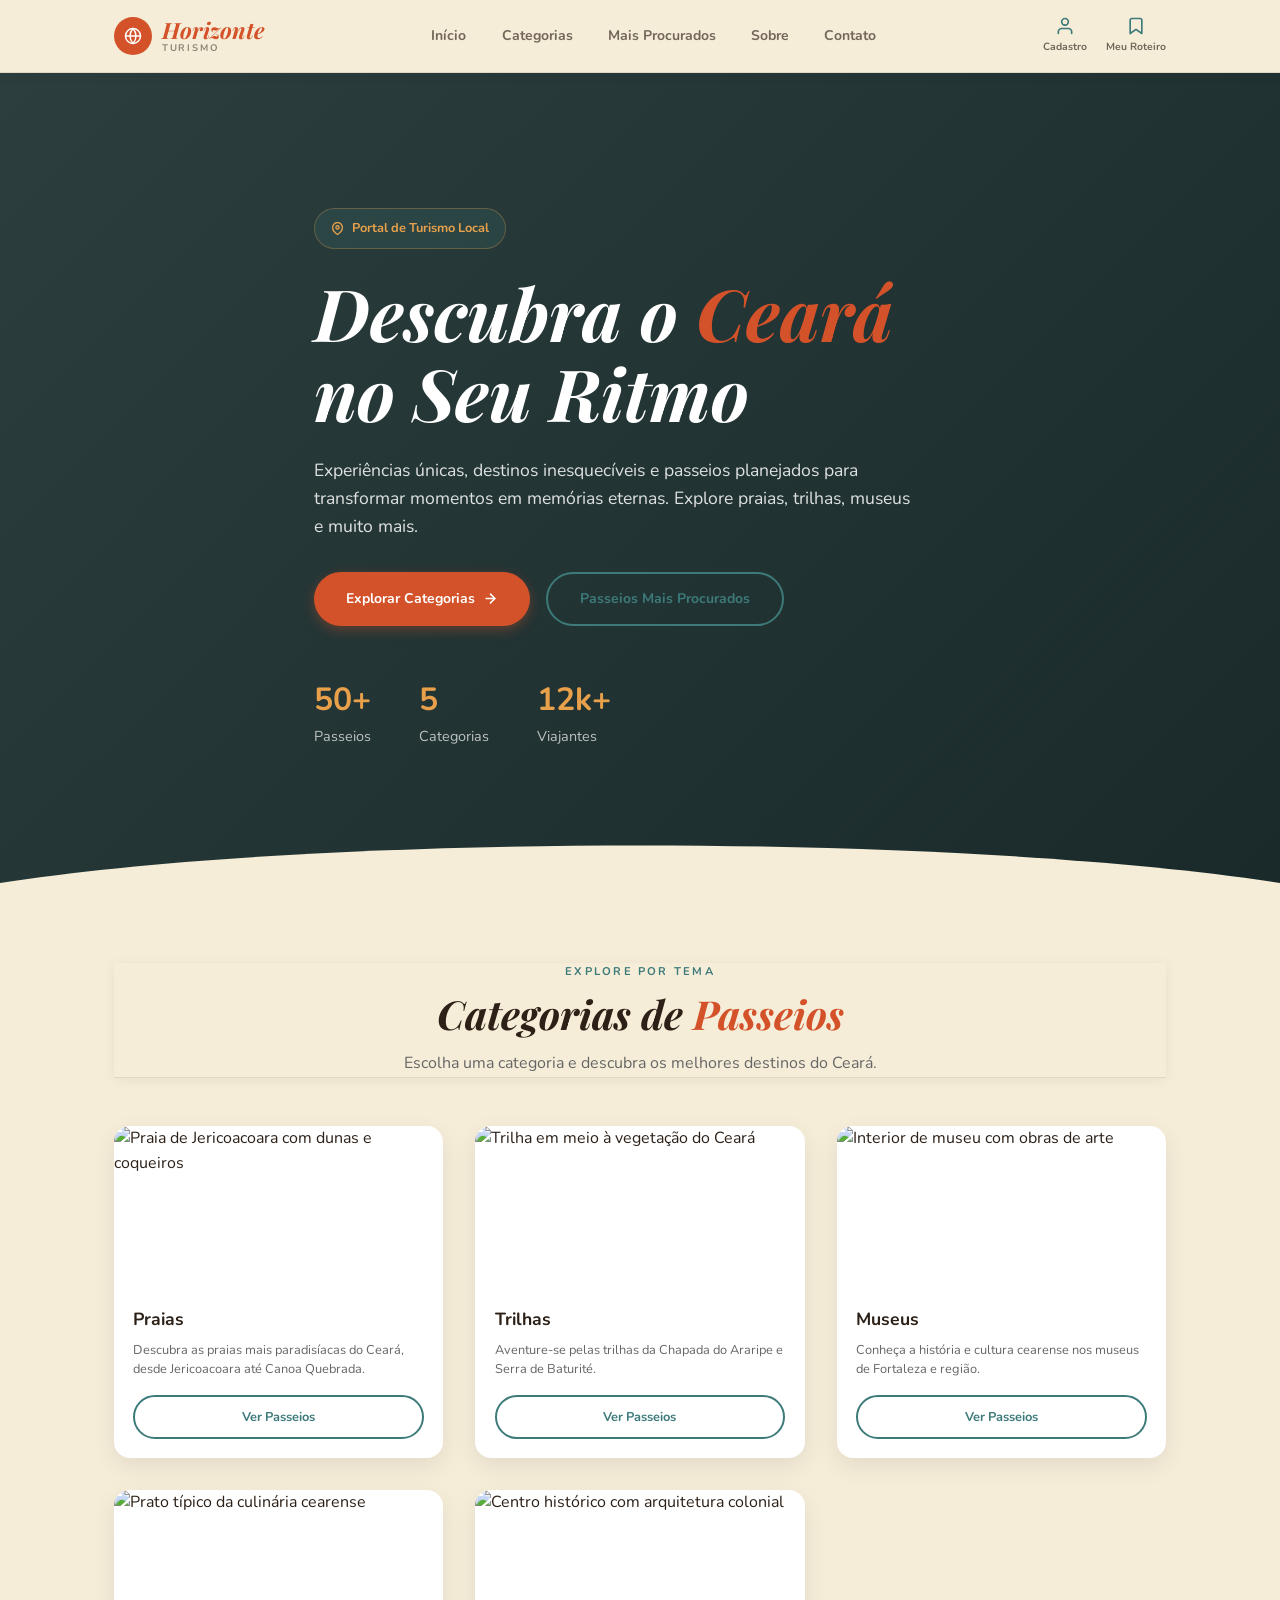
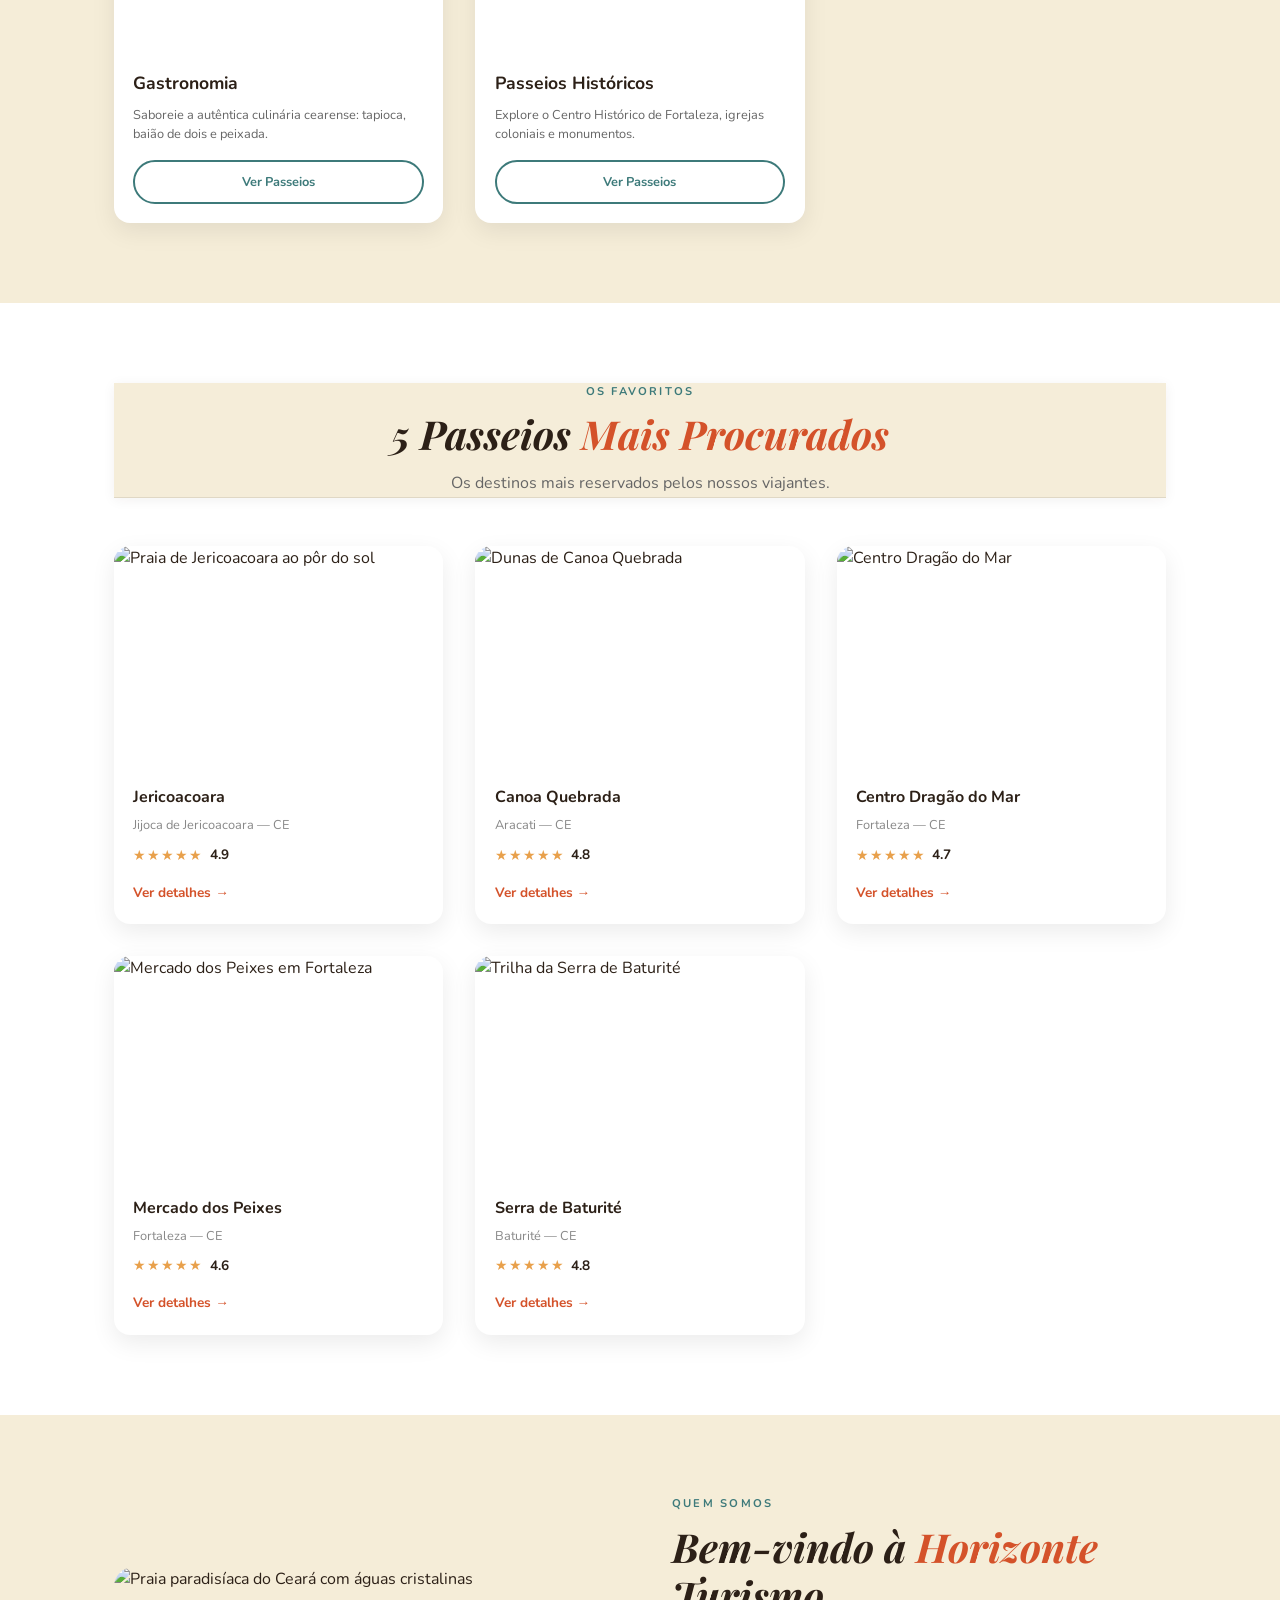
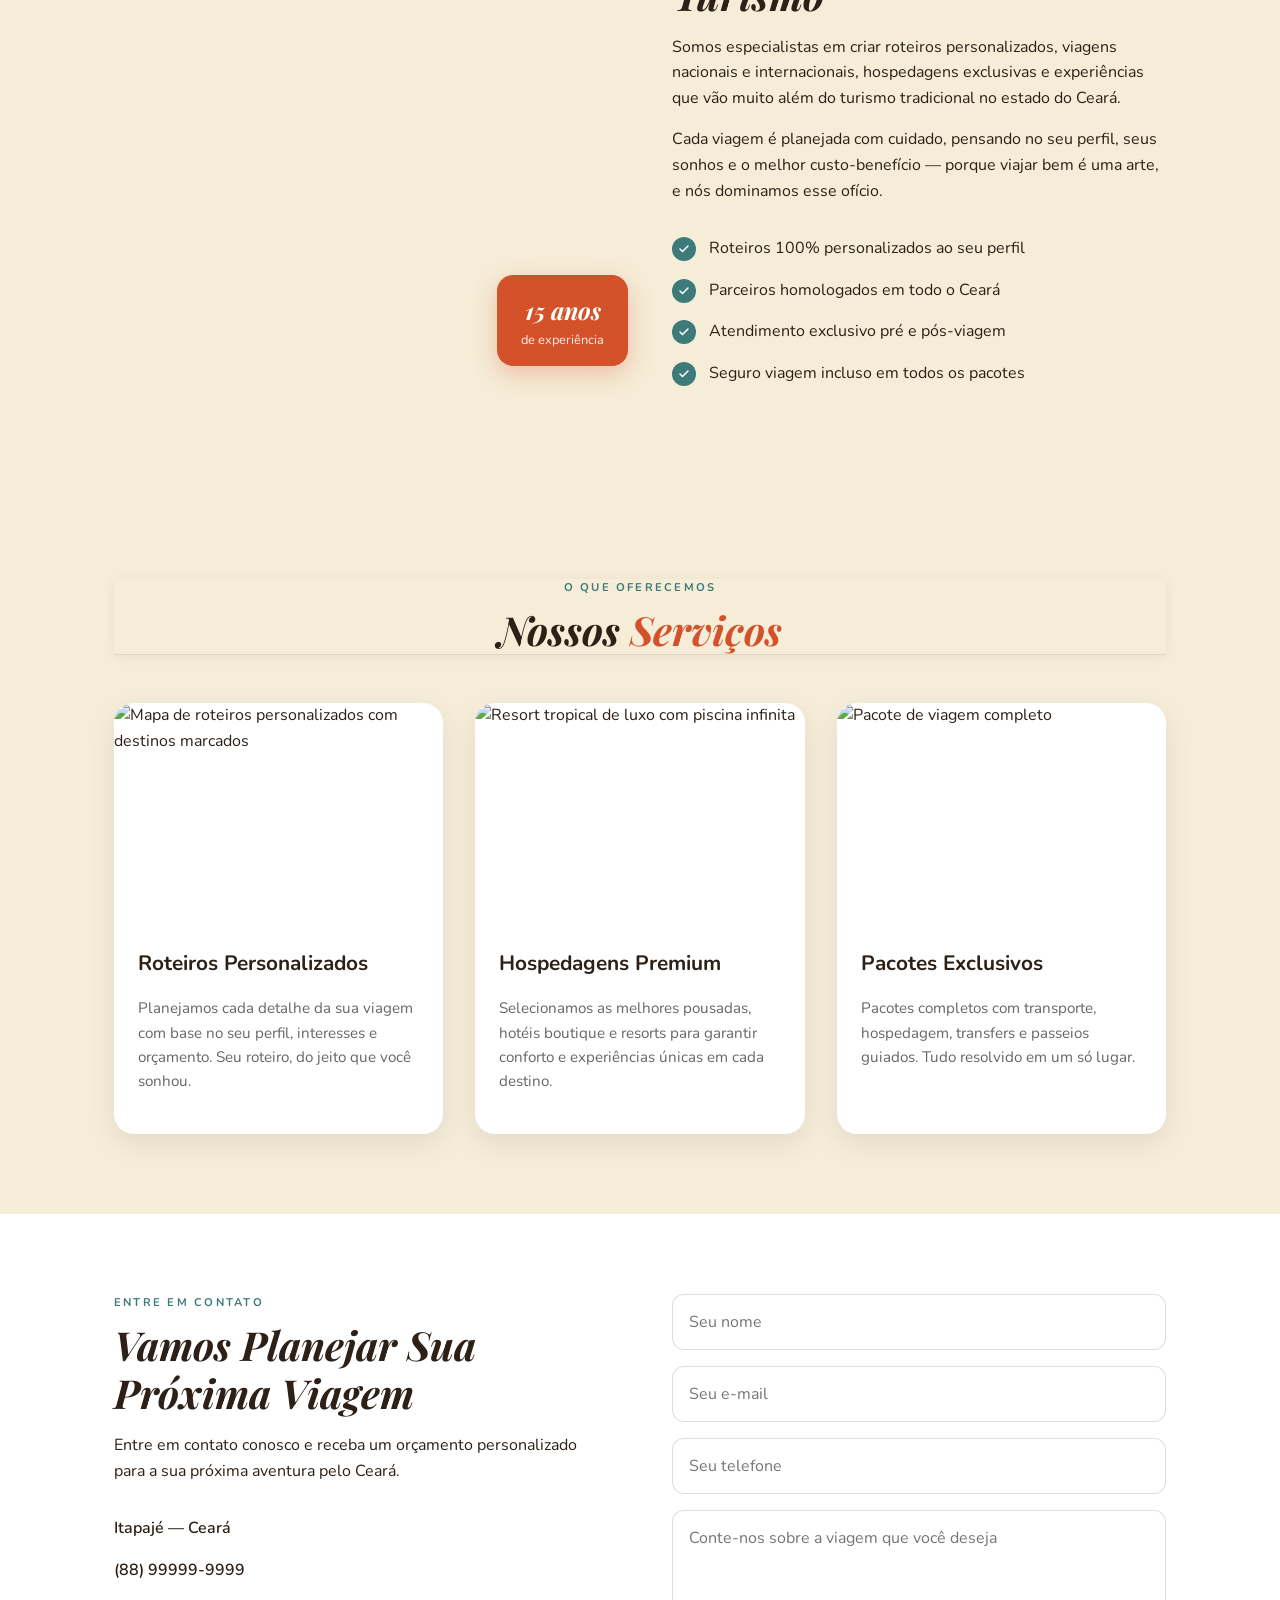
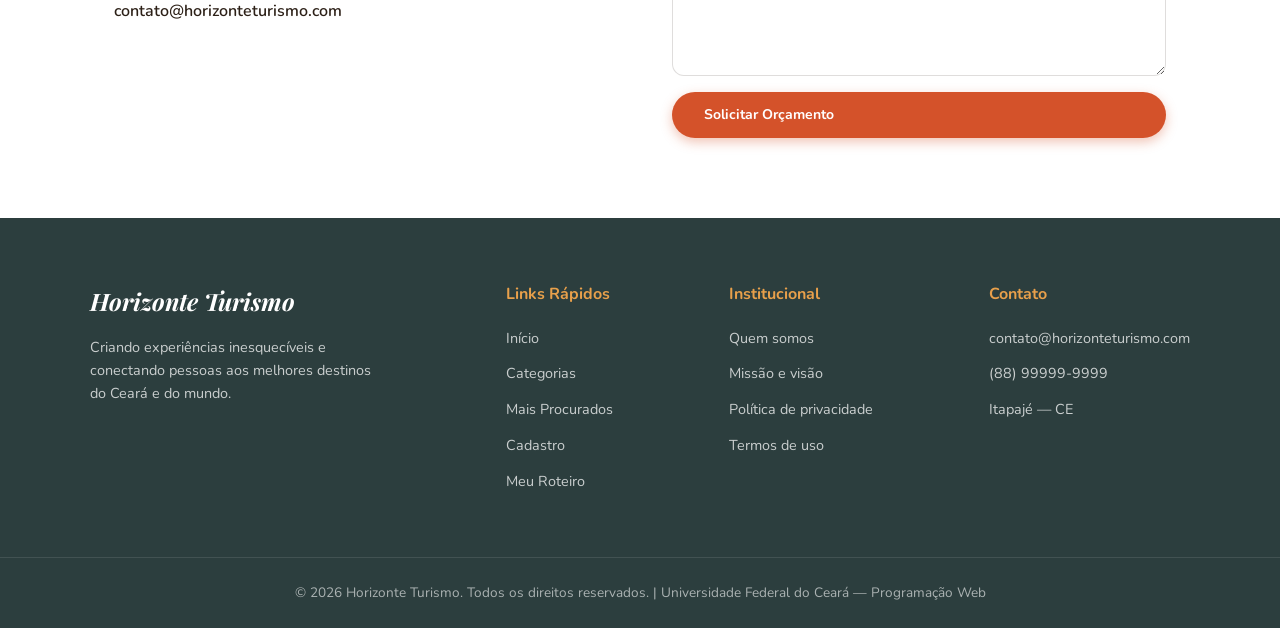
==== commit 8535e17b: "feat(user): criação dos endpoints, autenticação e BD" ====
--- a/index.html
+++ b/index.html
@@ -1,4 +1,3 @@
-index.html
 <!DOCTYPE html>
 <html lang="pt-BR">
 <head>
